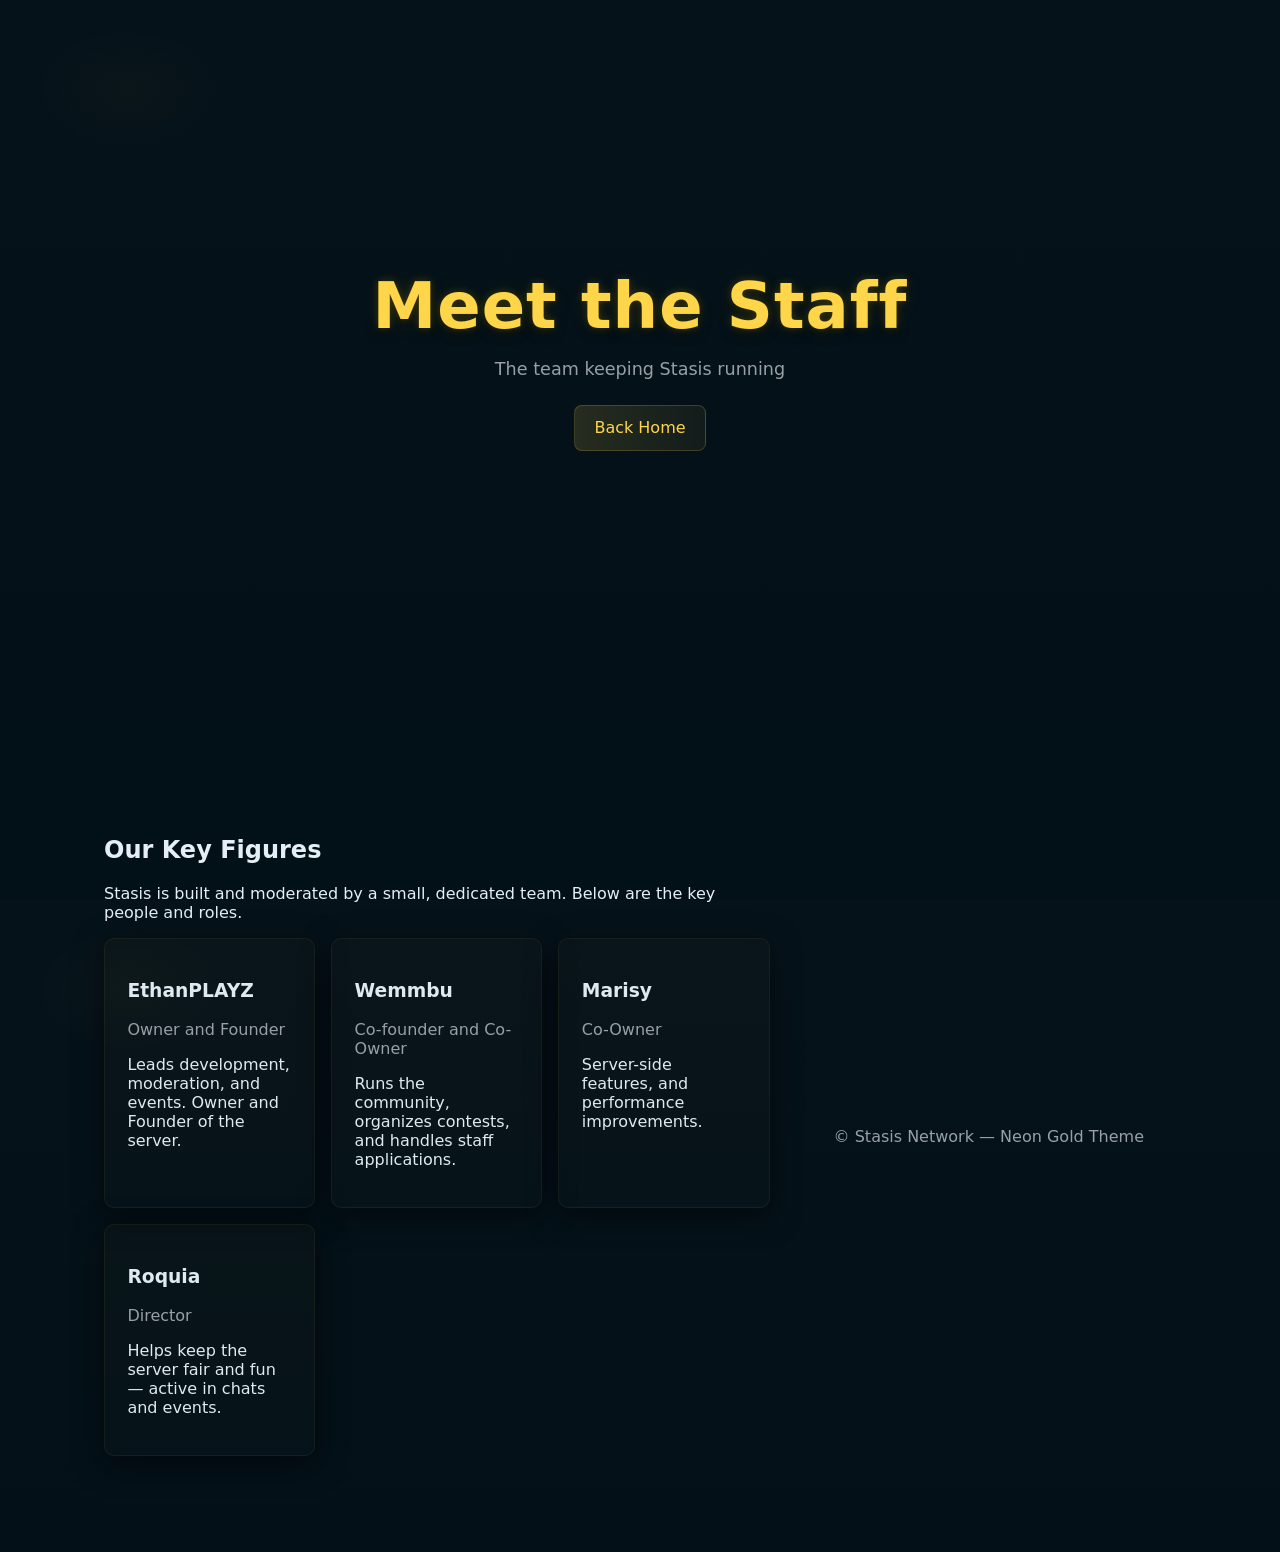
==== meet-the-staff.html @ e3859e92 "Remove staff roles and descriptions from HTML Removed detailed staff roles and descriptions from the" ====
<!doctype html>
<html lang="en">
<head>
  <meta charset="utf-8">
  <meta name="viewport" content="width=device-width,initial-scale=1">
  <title>Meet the Staff — Stasis Network</title>
  <link rel="stylesheet" href="styles.css">
  <meta name="description" content="Meet the Stasis Network staff">
</head>
<body>
  <div class="scene">
    <header class="hero">
      <div class="hero-inner">
        <h1 class="glow">Meet the Staff</h1>
        <p class="subtitle">The team keeping Stasis running</p>
        <a class="cta" href="index.html">Back Home</a>
      </div>
    </header>

    <main>
      <section class="section">
        <div class="content">
          <h2>Our Key Figures</h2>
          <p>Stasis is built and moderated by a small, dedicated team. Below are the key people and roles.</p>

          <div class="grid">
            <div class="card">
              <h3>EthanPLAYZ</h3>
              <p style="color:var(--muted);margin:6px 0">Owner and Founder</p>
              <p>Leads development, moderation, and events. Owner and Founder of the server.</p>
            </div>

            <div class="card">
              <h3>Wemmbu</h3>
              <p style="color:var(--muted);margin:6px 0">Co-founder and Co-Owner</p>
              <p>Runs the community, organizes contests, and handles staff applications.</p>
            </div>

            <div class="card">
              <h3>Marisy</h3>
              <p style="color:var(--muted);margin:6px 0">Co-Owner</p>
              <p>Server-side features, and performance improvements.</p>
            </div>

            <div class="card">
              <h3>Roquia</h3>
              <p style="color:var(--muted);margin:6px 0">Director</p>
              <p>Helps keep the server fair and fun — active in chats and events.</p>
            </div>
          </div>
        </div>
        
    <footer class="footer">
      <p>© Stasis Network — Neon Gold Theme</p>
    </footer>
  </div>
  <script src="script.js" defer></script>
</body>
</html>
---- styles.css ----
/* Neon gold Minecraft-themed site styles */
:root{
  --bg:#071017;
  --panel:#0b1620;
  --gold:#ffd54a; /* neon gold */
  --gold-glow:rgba(255,213,74,0.12);
  --neon: rgba(255,215,0,0.8);
  --muted:#98a0a6;
  --accent:#0ff7c0;
}
*{box-sizing:border-box}
html,body{height:100%;margin:0;font-family:Inter, system-ui, -apple-system, 'Segoe UI', Roboto, 'Helvetica Neue', Arial; background:radial-gradient(1200px 800px at 10% 10%, rgba(255,215,0,0.02), transparent 8%), linear-gradient(180deg,#06121a 0%, #021017 100%); color:#e6eef5}
a{color:var(--gold)}

.hero{
  min-height:80vh;
  display:flex;align-items:center;justify-content:center;
  position:relative;overflow:hidden;padding:6rem 2rem;
}
.hero-inner{ text-align:center; max-width:900px }
.glow{ font-size:4rem; margin:0; letter-spacing:1px; color:var(--gold);
  text-shadow: 0 0 8px rgba(255,215,0,0.2), 0 0 24px rgba(255,215,0,0.08), 0 4px 12px rgba(0,0,0,0.6);
  -webkit-text-stroke: 0.2px rgba(255,215,0,0.3);
}
.subtitle{color:var(--muted); font-size:1.1rem; margin:1rem 0 1.6rem}
.cta{display:inline-block;background:linear-gradient(90deg, rgba(255,215,74,0.14), rgba(255,215,74,0.06)); border:1px solid rgba(255,215,74,0.18); padding:0.8rem 1.2rem; border-radius:8px; color:var(--gold); text-decoration:none; transition:transform .18s ease, box-shadow .18s}
.cta:hover{transform:translateY(-4px); box-shadow:0 10px 30px rgba(255,215,74,0.06)}

.section{display:flex;gap:2rem;align-items:center;padding:6rem 4rem;max-width:1200px;margin:0 auto}
.section:nth-child(even){background:linear-gradient(180deg, rgba(255,215,74,0.02), transparent)}
.content{flex:1}
.graphic{width:300px;flex:0 0 300px;display:flex;align-items:center;justify-content:center;}

/* improved button row and mini buttons */
.button-row{display:flex;gap:0.8rem;margin-bottom:1.2rem;align-items:center;flex-wrap:wrap}
.mini-btn{
  position:relative;display:inline-flex;align-items:center;gap:0.6rem;padding:0.56rem 0.95rem;border-radius:999px;border:1px solid rgba(255,215,74,0.12);background:linear-gradient(180deg, rgba(255,215,74,0.04), rgba(255,215,74,0.01));color:var(--gold);text-decoration:none;font-size:0.95rem;font-weight:600;letter-spacing:0.2px;transition:transform .14s ease,box-shadow .14s ease,background .14s ease;backdrop-filter:blur(4px);box-shadow:inset 0 -1px 0 rgba(255,215,74,0.02), 0 6px 18px rgba(2,6,10,0.6);
}
.mini-btn::before{content:'';width:8px;height:8px;border-radius:2px;background:linear-gradient(180deg,#fff,#ffd54a);box-shadow:0 0 10px rgba(255,215,74,0.55);opacity:0.95}
.mini-btn:hover{transform:translateY(-4px) scale(1.02);box-shadow:0 12px 40px rgba(255,200,0,0.08),0 0 30px rgba(255,215,74,0.06);background:linear-gradient(180deg, rgba(255,215,74,0.08), rgba(255,215,74,0.02))}
.mini-btn:focus{outline:none;box-shadow:0 0 0 6px rgba(255,215,74,0.06)}
.mini-btn[aria-current='page']{background:linear-gradient(90deg, rgba(255,215,74,0.12), rgba(255,215,74,0.04));box-shadow:0 12px 36px rgba(255,200,0,0.06)}

.pixel-block{display:grid;gap:2px;padding:8px;background:linear-gradient(180deg,#0b1a10,#0a1310);border-radius:6px;box-shadow:0 6px 30px rgba(0,0,0,0.6) inset}
.pixel-block .row{display:flex}
.pixel-block span{width:22px;height:22px;display:inline-block;background:linear-gradient(180deg,#9b7b1a,#ffd54a);border:1px solid rgba(0,0,0,0.4);box-shadow:0 0 10px var(--gold-glow)}
.pixel-block .center{background:linear-gradient(180deg,#ffd54a,#e6b800);}

.pickaxe{width:140px;filter:drop-shadow(0 8px 24px rgba(255,200,0,0.06));}
.pickaxe path{stroke:#b8860b}

.features-list{list-style:none;padding:0;margin:1rem 0}
.features-list li{background:linear-gradient(90deg, rgba(255,215,74,0.04), transparent);padding:0.6rem 0.9rem;border-radius:8px;margin:0.6rem 0;border-left:4px solid var(--gold);color:var(--muted)}

.grid{display:grid;grid-template-columns:repeat(auto-fit,minmax(160px,1fr));gap:1rem;margin-top:1rem}
.card{background:linear-gradient(180deg,rgba(255,215,74,0.02),rgba(255,215,74,0.01));padding:1.4rem;border-radius:10px;border:1px solid rgba(255,215,74,0.06);box-shadow:0 8px 30px rgba(2,3,6,0.6);color:#dfe9f0}

.footer{padding:2rem;text-align:center;color:var(--muted)}

/* reveal animation */
.reveal{opacity:0;transform:translateY(28px);transition:opacity .8s cubic-bezier(.2,.9,.3,1),transform .8s cubic-bezier(.2,.9,.3,1)}
.reveal.in-view{opacity:1;transform:none}
.reveal-item{opacity:0;transform:translateY(12px);transition:opacity .6s ease,transform .6s ease}
.reveal-item.in-view{opacity:1;transform:none}

/* floating minecraft block particles */
.scene .float-block{position:absolute;width:36px;height:36px;background:linear-gradient(180deg,#ffd54a,#b8860b);border:2px solid rgba(0,0,0,0.35);border-radius:4px;box-shadow:0 6px 20px rgba(255,200,0,0.06);opacity:0.95;transform:translateY(0) rotate(0deg)}

/* responsiveness */
@media (max-width:900px){
  .section{flex-direction:column;padding:4rem 1.6rem}
  .graphic{width:220px;flex:0 0 220px}
  .glow{font-size:2.4rem}
  .button-row{gap:0.6rem}
  .mini-btn{padding:0.46rem 0.8rem;font-size:0.9rem}
}
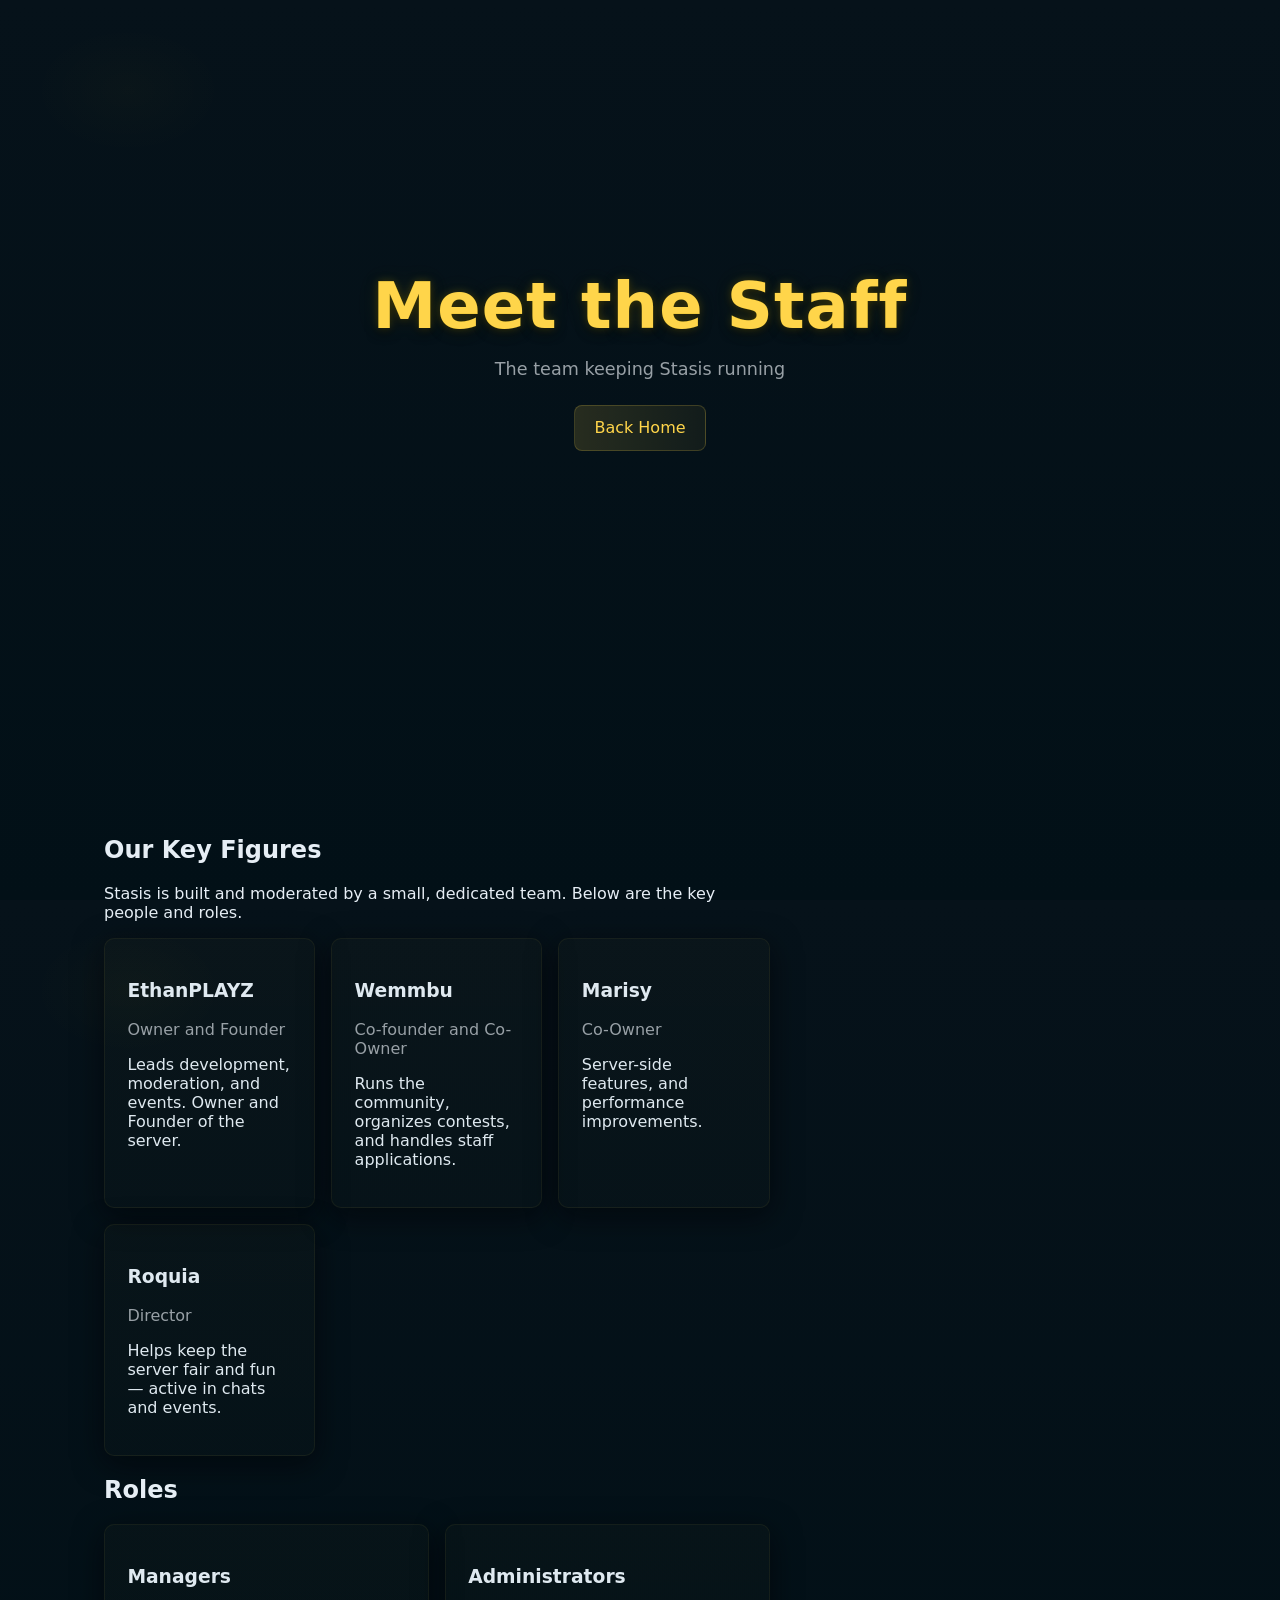
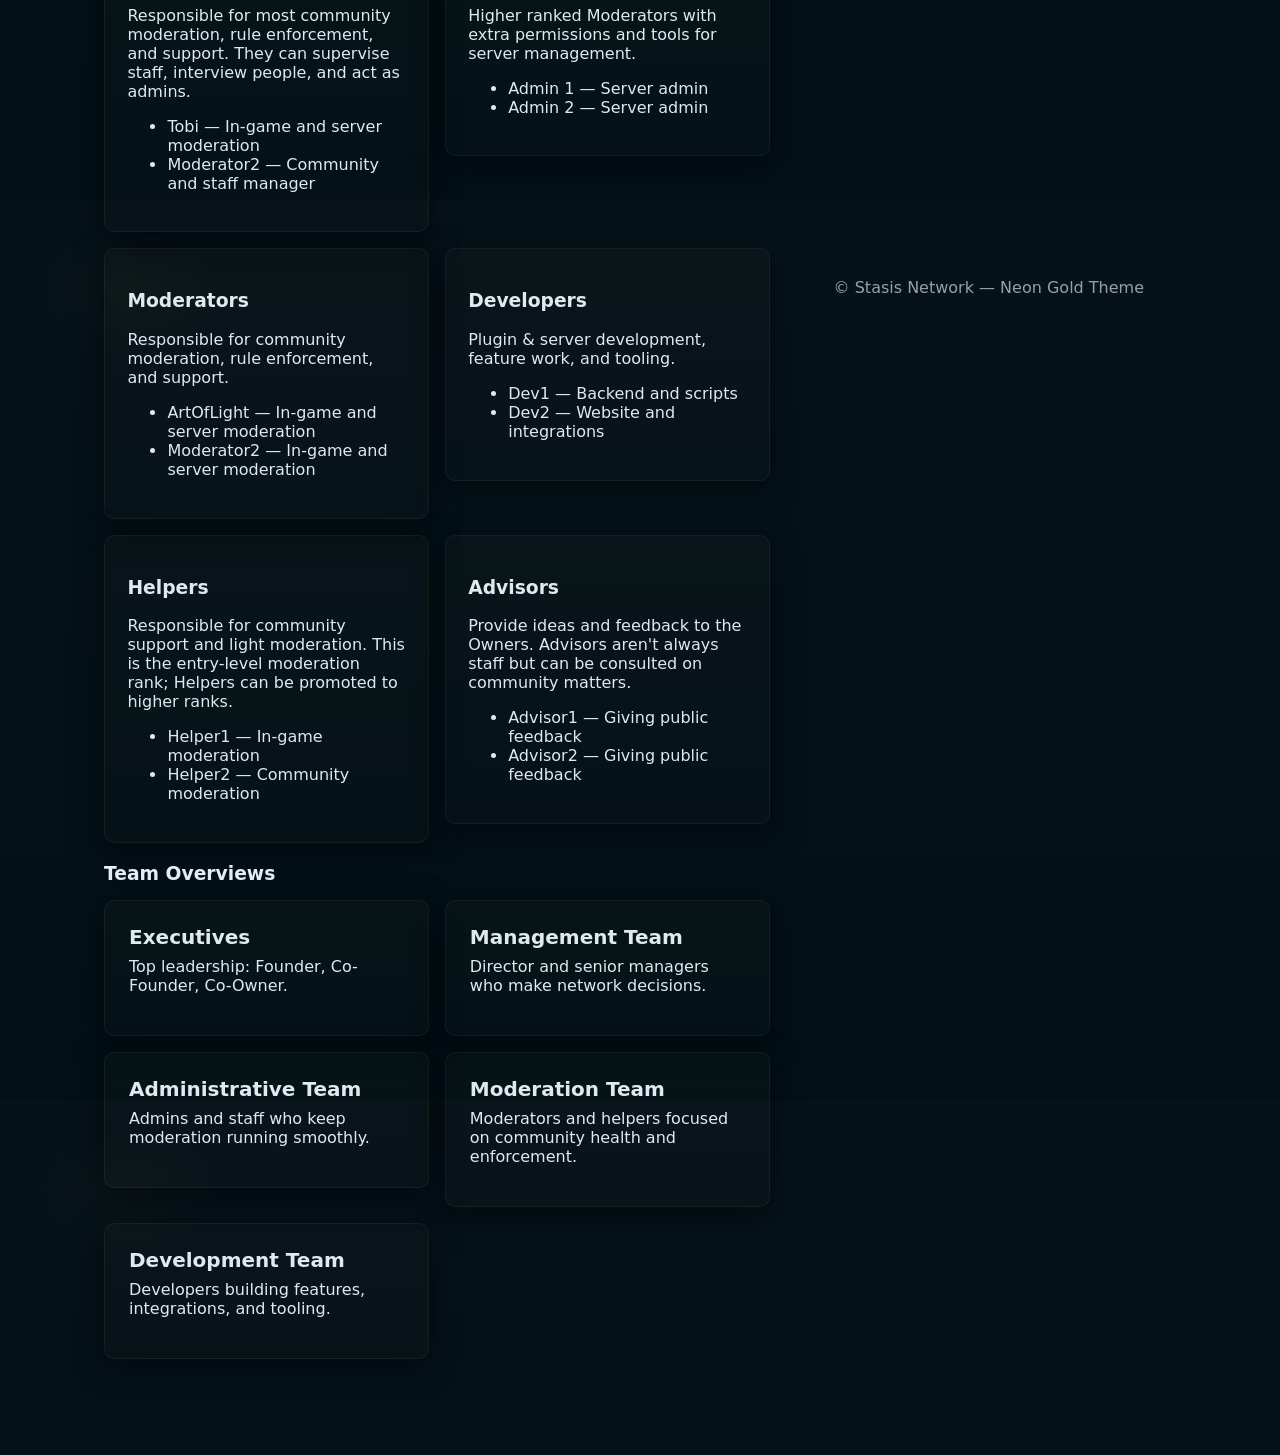
==== commit 96226d31: "Insert Roles section under key figures in meet-the-staff.html" ====
--- a/meet-the-staff.html
+++ b/meet-the-staff.html
@@ -48,6 +48,100 @@
               <p>Helps keep the server fair and fun — active in chats and events.</p>
             </div>
           </div>
+
+          <!-- Roles section: display role cards side-by-side using CSS grid -->
+          <section class="roles" style="margin-top: 18px;">
+            <h2>Roles</h2>
+
+            <!-- Detailed role cards -->
+            <div class="grid" style="display: grid; grid-template-columns: repeat(auto-fit, minmax(280px, 1fr)); gap: 16px; align-items: start; margin-top: 12px;">
+              <article class="card">
+                <h3>Managers</h3>
+                <p>Responsible for most community moderation, rule enforcement, and support. They can supervise staff, interview people, and act as admins.</p>
+                <ul>
+                  <li>Tobi — In-game and server moderation</li>
+                  <li>Moderator2 — Community and staff manager</li>
+                </ul>
+              </article>
+
+              <article class="card">
+                <h3>Administrators</h3>
+                <p>Higher ranked Moderators with extra permissions and tools for server management.</p>
+                <ul>
+                  <li>Admin 1 — Server admin</li>
+                  <li>Admin 2 — Server admin</li>
+                </ul>
+              </article>
+
+              <article class="card">
+                <h3>Moderators</h3>
+                <p>Responsible for community moderation, rule enforcement, and support.</p>
+                <ul>
+                  <li>ArtOfLight — In-game and server moderation</li>
+                  <li>Moderator2 — In-game and server moderation</li>
+                </ul>
+              </article>
+
+              <article class="card">
+                <h3>Developers</h3>
+                <p>Plugin & server development, feature work, and tooling.</p>
+                <ul>
+                  <li>Dev1 — Backend and scripts</li>
+                  <li>Dev2 — Website and integrations</li>
+                </ul>
+              </article>
+
+              <article class="card">
+                <h3>Helpers</h3>
+                <p>Responsible for community support and light moderation. This is the entry-level moderation rank; Helpers can be promoted to higher ranks.</p>
+                <ul>
+                  <li>Helper1 — In-game moderation</li>
+                  <li>Helper2 — Community moderation</li>
+                </ul>
+              </article>
+
+              <article class="card">
+                <h3>Advisors</h3>
+                <p>Provide ideas and feedback to the Owners. Advisors aren't always staff but can be consulted on community matters.</p>
+                <ul>
+                  <li>Advisor1 — Giving public feedback</li>
+                  <li>Advisor2 — Giving public feedback</li>
+                </ul>
+              </article>
+            </div>
+
+            <!-- Summary / quick-reference cards -->
+            <div style="margin-top: 20px;">
+              <h3 style="margin-bottom: 10px;">Team Overviews</h3>
+              <div class="grid" style="display: grid; grid-template-columns: repeat(auto-fit, minmax(280px, 1fr)); gap: 16px; align-items: start;">
+                <article class="card executives-card" style="padding: 24px;">
+                  <h4 style="font-size: 1.25rem; margin: 0;">Executives</h4>
+                  <p style="margin-top: 8px;">Top leadership: Founder, Co-Founder, Co-Owner.</p>
+                </article>
+
+                <article class="card management-card" style="padding: 24px;">
+                  <h4 style="font-size: 1.25rem; margin: 0;">Management Team</h4>
+                  <p style="margin-top: 8px;">Director and senior managers who make network decisions.</p>
+                </article>
+
+                <article class="card administrative-card" style="padding: 24px;">
+                  <h4 style="font-size: 1.25rem; margin: 0;">Administrative Team</h4>
+                  <p style="margin-top: 8px;">Admins and staff who keep moderation running smoothly.</p>
+                </article>
+
+                <article class="card moderation-card" style="padding: 24px;">
+                  <h4 style="font-size: 1.25rem; margin: 0;">Moderation Team</h4>
+                  <p style="margin-top: 8px;">Moderators and helpers focused on community health and enforcement.</p>
+                </article>
+
+                <article class="card development-card" style="padding: 24px;">
+                  <h4 style="font-size: 1.25rem; margin: 0;">Development Team</h4>
+                  <p style="margin-top: 8px;">Developers building features, integrations, and tooling.</p>
+                </article>
+              </div>
+            </div>
+          </section>
+
         </div>
         
     <footer class="footer">
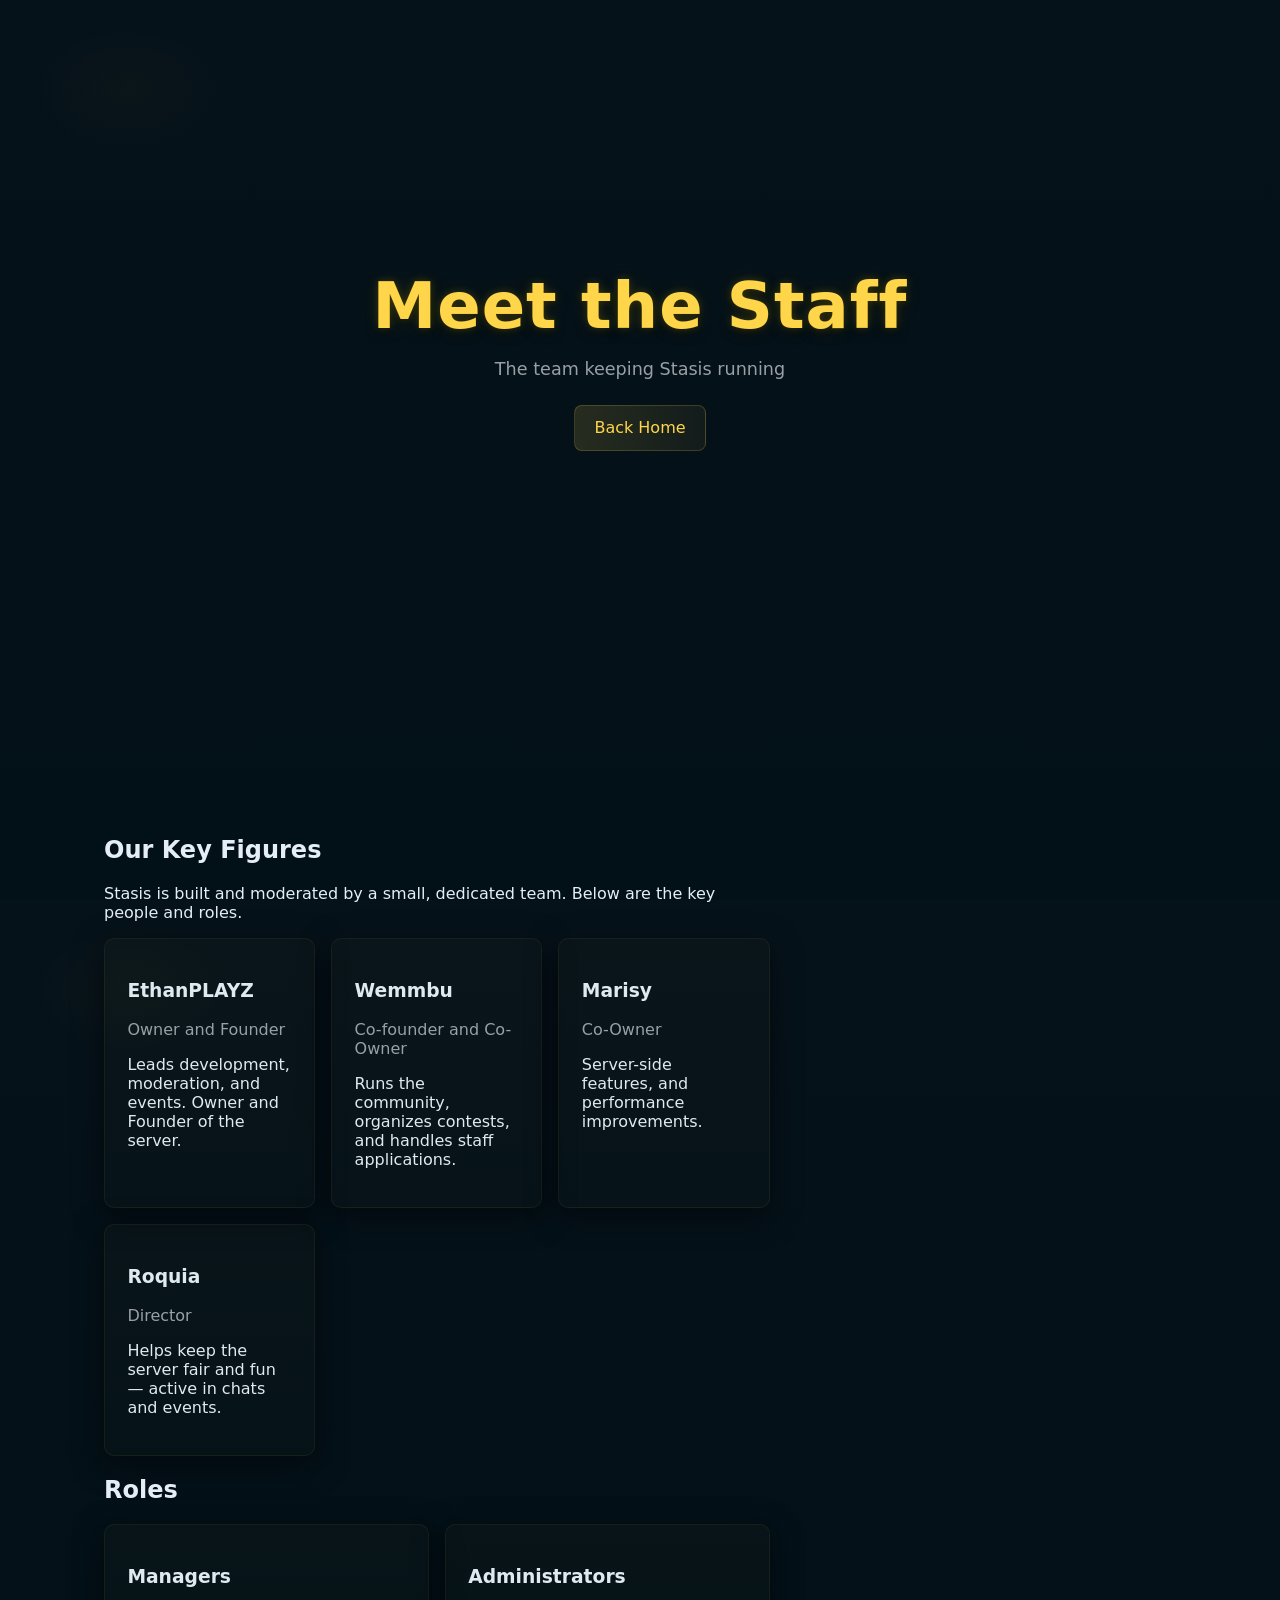
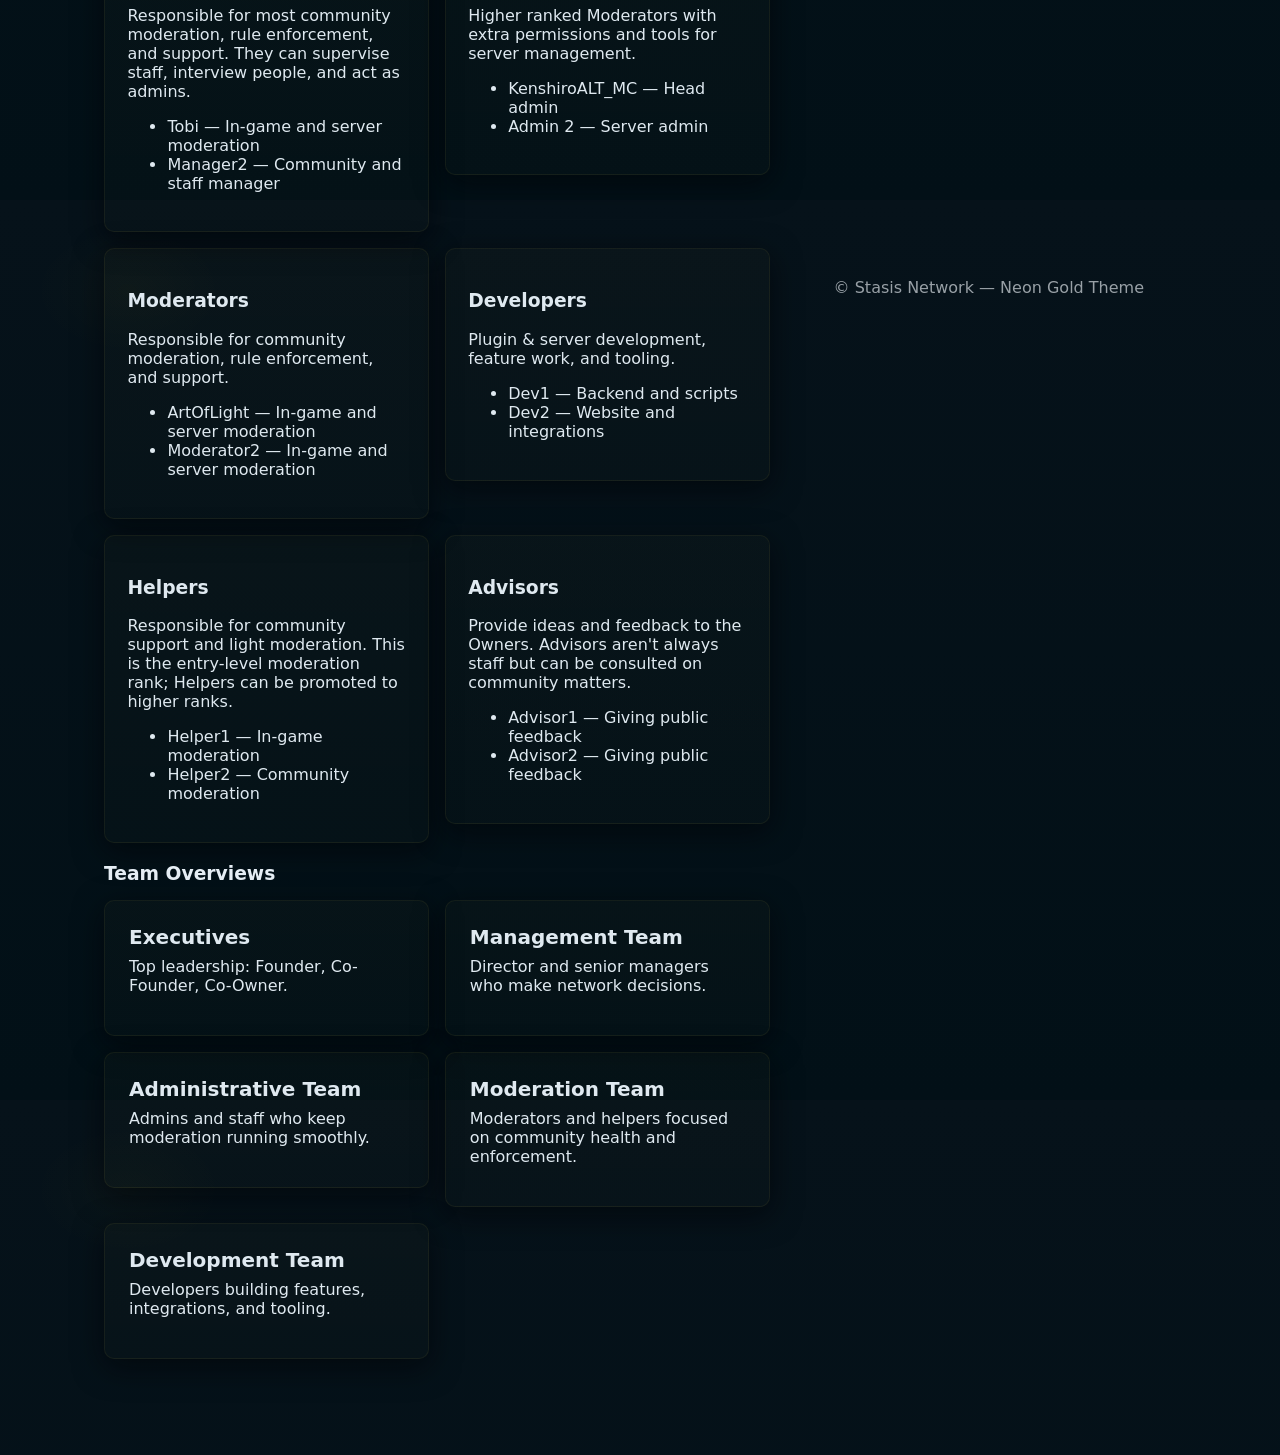
==== commit e81a343c: "Update staff roles in meet-the-staff.html" ====
--- a/meet-the-staff.html
+++ b/meet-the-staff.html
@@ -60,7 +60,7 @@
                 <p>Responsible for most community moderation, rule enforcement, and support. They can supervise staff, interview people, and act as admins.</p>
                 <ul>
                   <li>Tobi — In-game and server moderation</li>
-                  <li>Moderator2 — Community and staff manager</li>
+                  <li>Manager2 — Community and staff manager</li>
                 </ul>
               </article>
 
@@ -68,7 +68,7 @@
                 <h3>Administrators</h3>
                 <p>Higher ranked Moderators with extra permissions and tools for server management.</p>
                 <ul>
-                  <li>Admin 1 — Server admin</li>
+                  <li>KenshiroALT_MC — Head admin</li>
                   <li>Admin 2 — Server admin</li>
                 </ul>
               </article>
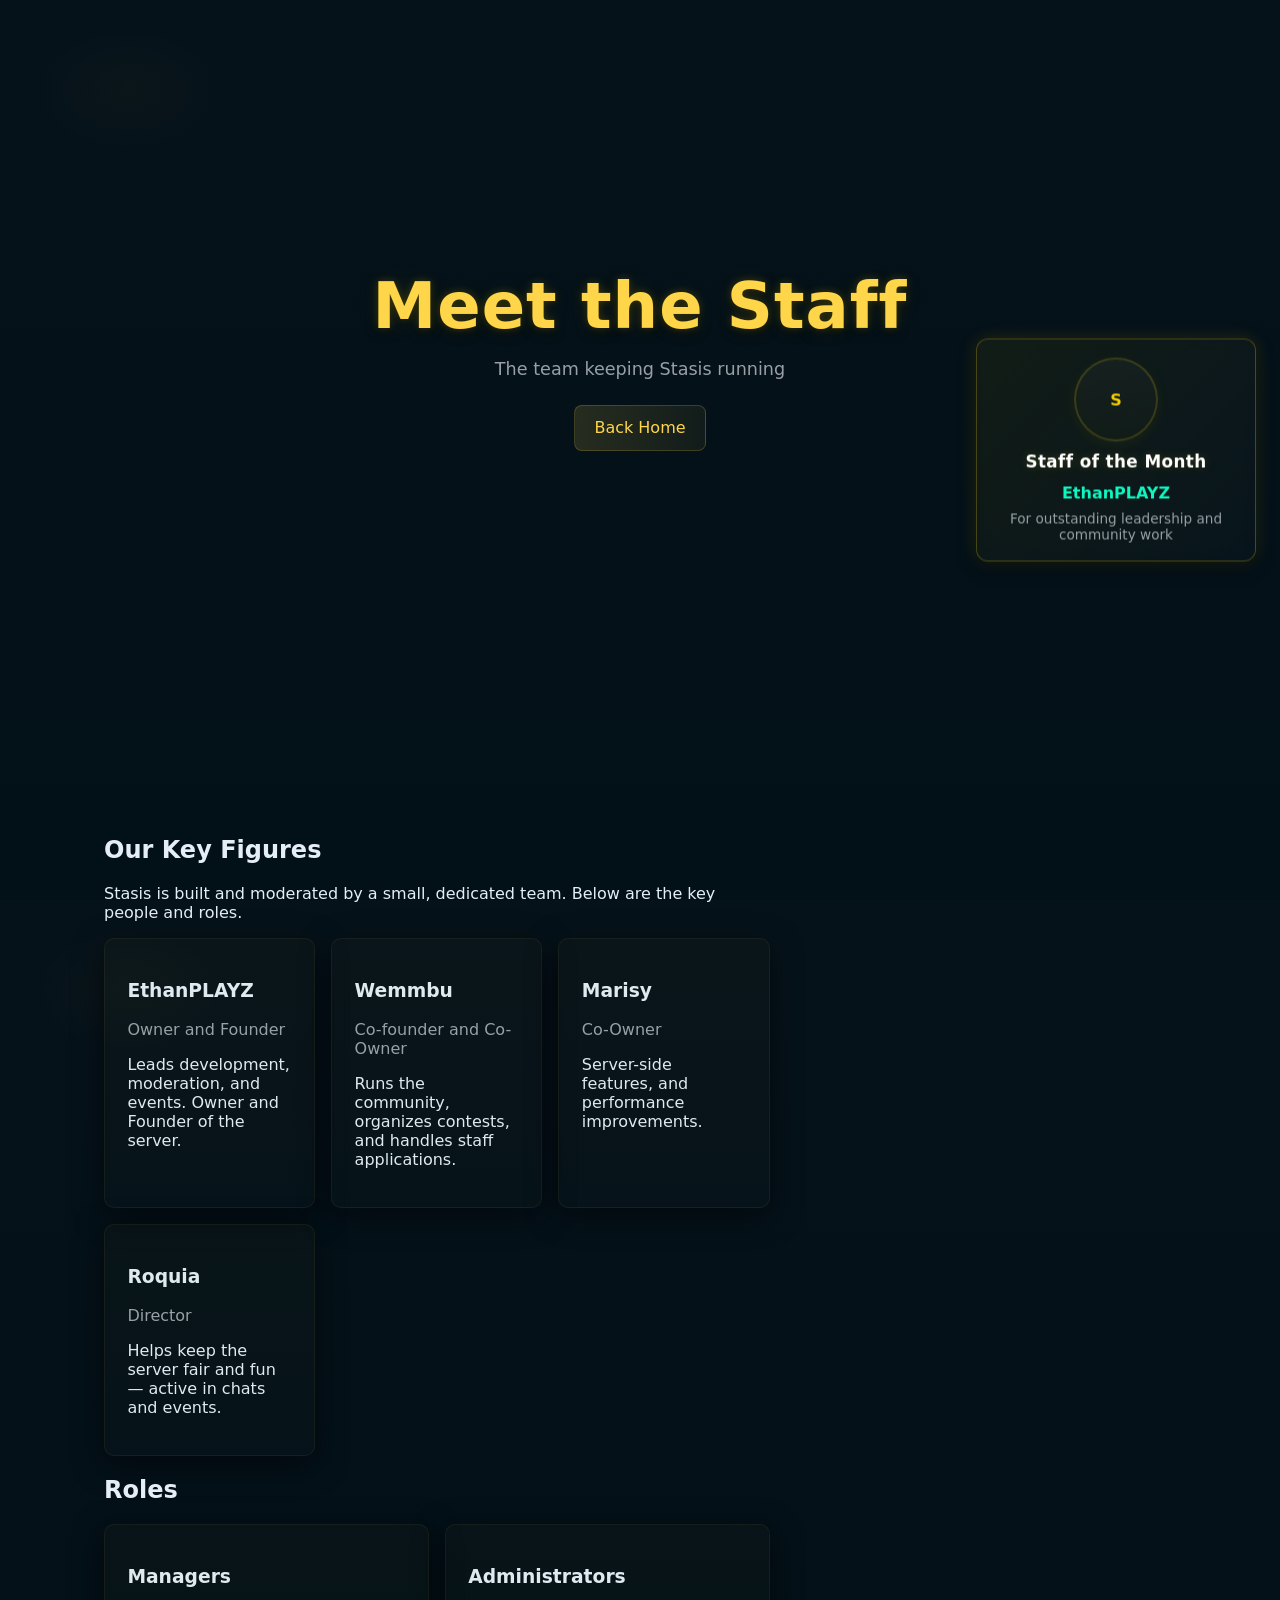
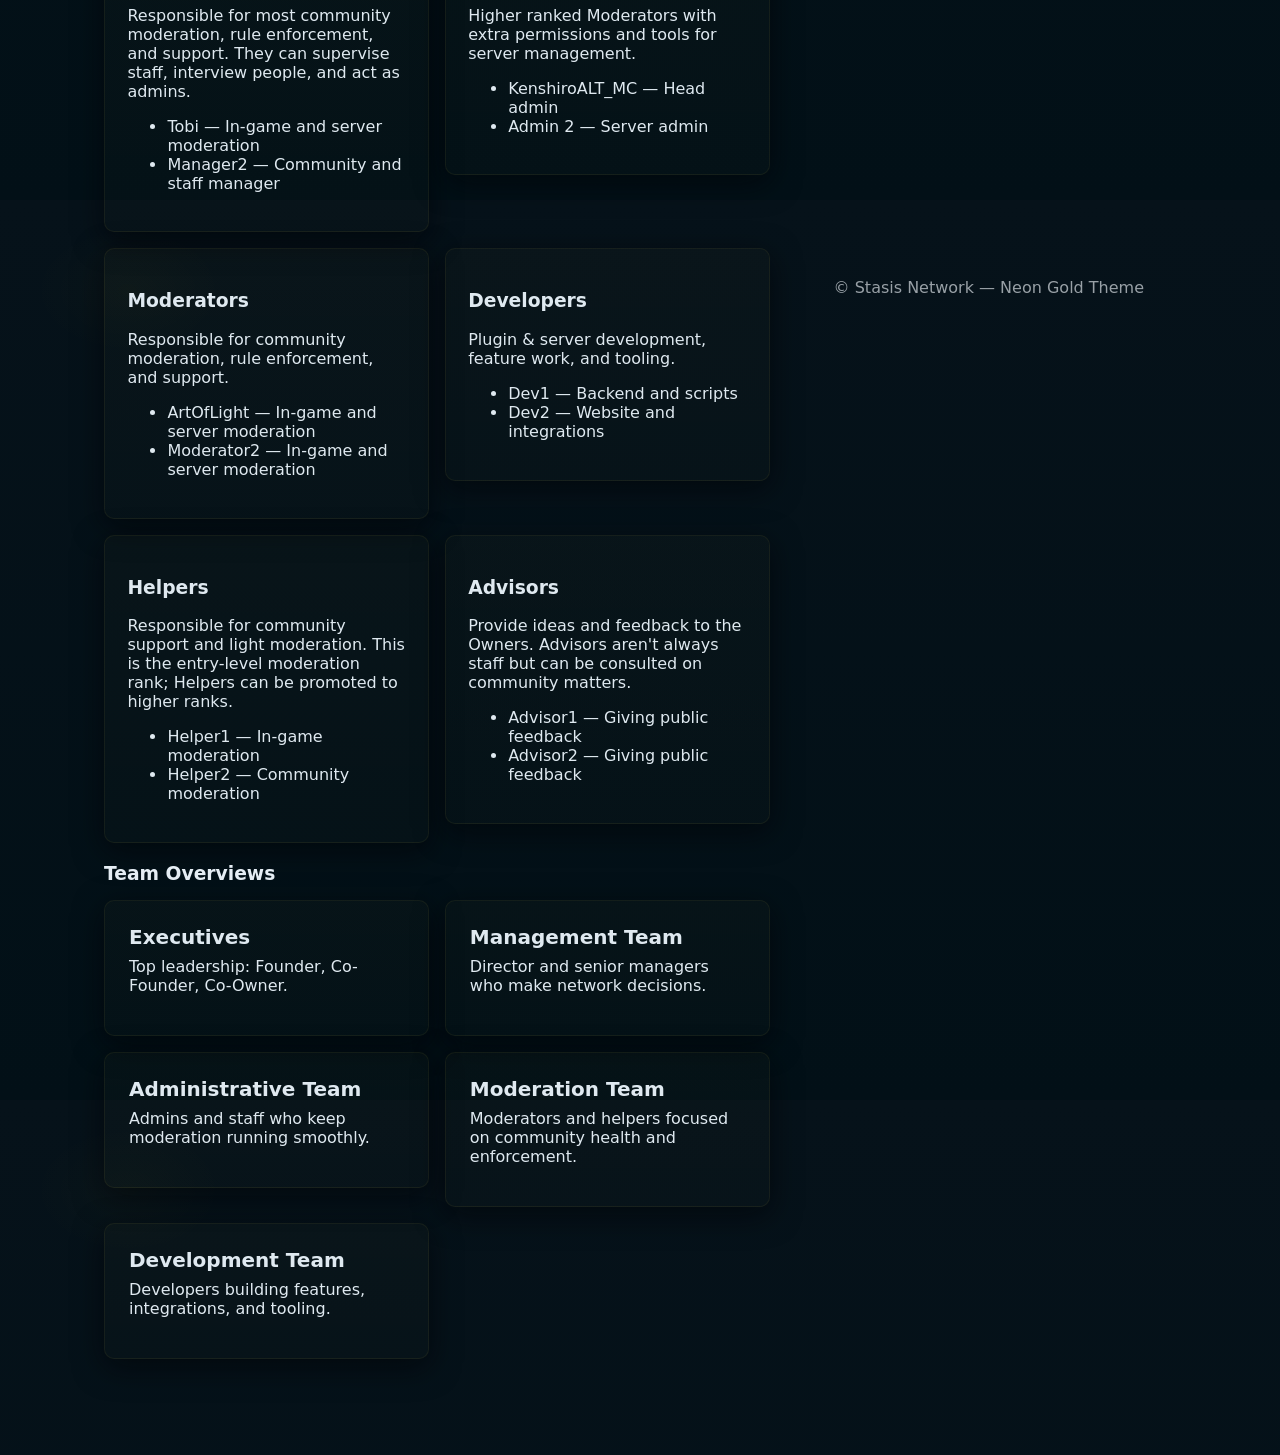
==== commit ef7d5d86: "Add floating glowing "Staff of the Month" card to meet-the-staff.html" ====
--- a/meet-the-staff.html
+++ b/meet-the-staff.html
@@ -6,6 +6,113 @@
   <title>Meet the Staff — Stasis Network</title>
   <link rel="stylesheet" href="styles.css">
   <meta name="description" content="Meet the Stasis Network staff">
+
+  <!-- Inline styles for the floating "Staff of the Month" card -->
+  <style>
+    .staff-of-month-card {
+      position: fixed;
+      right: 24px;
+      top: 50%;
+      transform: translateY(-50%);
+      width: 280px;
+      background: linear-gradient(135deg, rgba(255,215,0,0.06), rgba(255,255,255,0.02));
+      border-radius: 12px;
+      padding: 18px;
+      box-shadow: 0 6px 18px rgba(0,0,0,0.4), 0 0 18px rgba(255,215,0,0.15);
+      border: 1px solid rgba(255,215,0,0.25);
+      color: var(--text, #fff);
+      z-index: 9999;
+      backdrop-filter: blur(6px);
+      transition: transform 0.18s ease, box-shadow 0.18s ease;
+      display: flex;
+      flex-direction: column;
+      align-items: center;
+      text-align: center;
+    }
+
+    .staff-of-month-card:hover {
+      transform: translateY(-50%) scale(1.02);
+      box-shadow: 0 10px 30px rgba(0,0,0,0.5), 0 0 28px rgba(255,215,0,0.25);
+    }
+
+    .staff-of-month-card .title {
+      font-size: 1.05rem;
+      font-weight: 700;
+      letter-spacing: 0.4px;
+      margin: 0 0 6px 0;
+      text-shadow: 0 0 10px rgba(255,215,0,0.18);
+    }
+
+    .staff-of-month-card .avatar {
+      width: 84px;
+      height: 84px;
+      border-radius: 50%;
+      overflow: hidden;
+      display: block;
+      margin-bottom: 10px;
+      border: 2px solid rgba(255,215,0,0.16);
+      box-shadow: 0 4px 14px rgba(255,215,0,0.06);
+      background: linear-gradient(180deg, rgba(255,255,255,0.03), rgba(255,215,0,0.02));
+      display: flex;
+      align-items: center;
+      justify-content: center;
+      font-weight: 700;
+      color: rgba(255,215,0,0.95);
+    }
+
+    .staff-of-month-card .name {
+      font-size: 1rem;
+      font-weight: 600;
+      margin: 6px 0 2px 0;
+      color: var(--accent, #ffd700);
+    }
+
+    .staff-of-month-card .reason {
+      font-size: 0.85rem;
+      color: var(--muted, rgba(255,255,255,0.7));
+      margin: 6px 0 0 0;
+    }
+
+    /* Soft pulsing glow */
+    @keyframes glowPulse {
+      0% { box-shadow: 0 0 8px rgba(255,215,0,0.08); }
+      50% { box-shadow: 0 0 18px rgba(255,215,0,0.16); }
+      100% { box-shadow: 0 0 8px rgba(255,215,0,0.08); }
+    }
+
+    .staff-of-month-card .glow-ring {
+      position: absolute;
+      inset: -6px -6px auto -6px;
+      border-radius: 14px;
+      pointer-events: none;
+      z-index: -1;
+      filter: blur(8px);
+      opacity: 0.9;
+      background: radial-gradient(circle at 20% 10%, rgba(255,215,0,0.18), transparent 20%), radial-gradient(circle at 80% 90%, rgba(255,120,80,0.06), transparent 25%);
+      animation: glowPulse 3s ease-in-out infinite;
+    }
+
+    /* Make sure this doesn't get in the way on very small screens */
+    @media (max-width: 780px) {
+      .staff-of-month-card {
+        position: fixed;
+        right: 12px;
+        top: auto;
+        bottom: 18px;
+        transform: none;
+        width: calc(100% - 36px);
+        max-width: 420px;
+        display: flex;
+        flex-direction: row;
+        gap: 12px;
+        align-items: center;
+        padding: 12px;
+      }
+
+      .staff-of-month-card .avatar { width: 56px; height: 56px; }
+      .staff-of-month-card .title { font-size: 0.95rem; }
+    }
+  </style>
 </head>
 <body>
   <div class="scene">
@@ -148,6 +255,16 @@
       <p>© Stasis Network — Neon Gold Theme</p>
     </footer>
   </div>
+
+  <!-- Floating glowing "Staff of the Month" card -->
+  <div class="staff-of-month-card" role="complementary" aria-label="Staff of the Month">
+    <div class="glow-ring" aria-hidden="true"></div>
+    <div class="avatar" aria-hidden="true">S</div>
+    <div class="title">Staff of the Month</div>
+    <div class="name">EthanPLAYZ</div>
+    <div class="reason">For outstanding leadership and community work</div>
+  </div>
+
   <script src="script.js" defer></script>
 </body>
 </html>
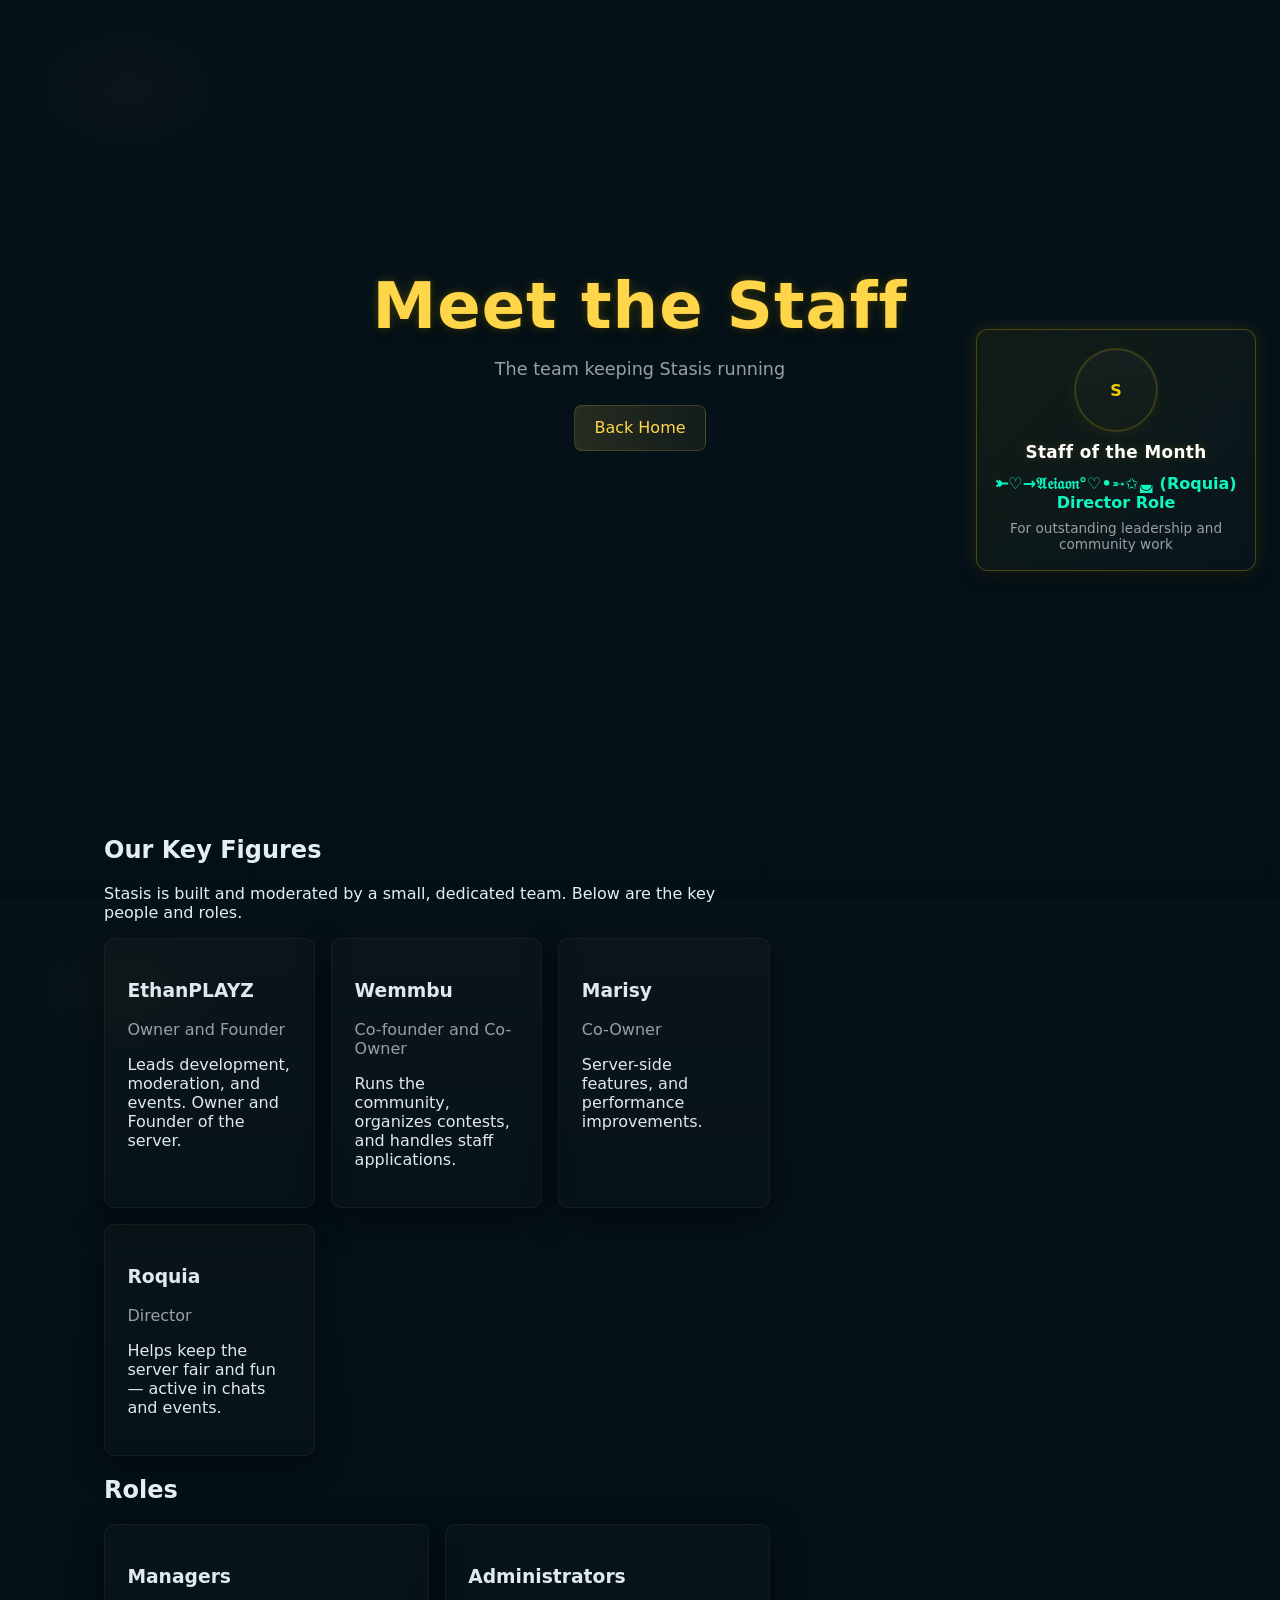
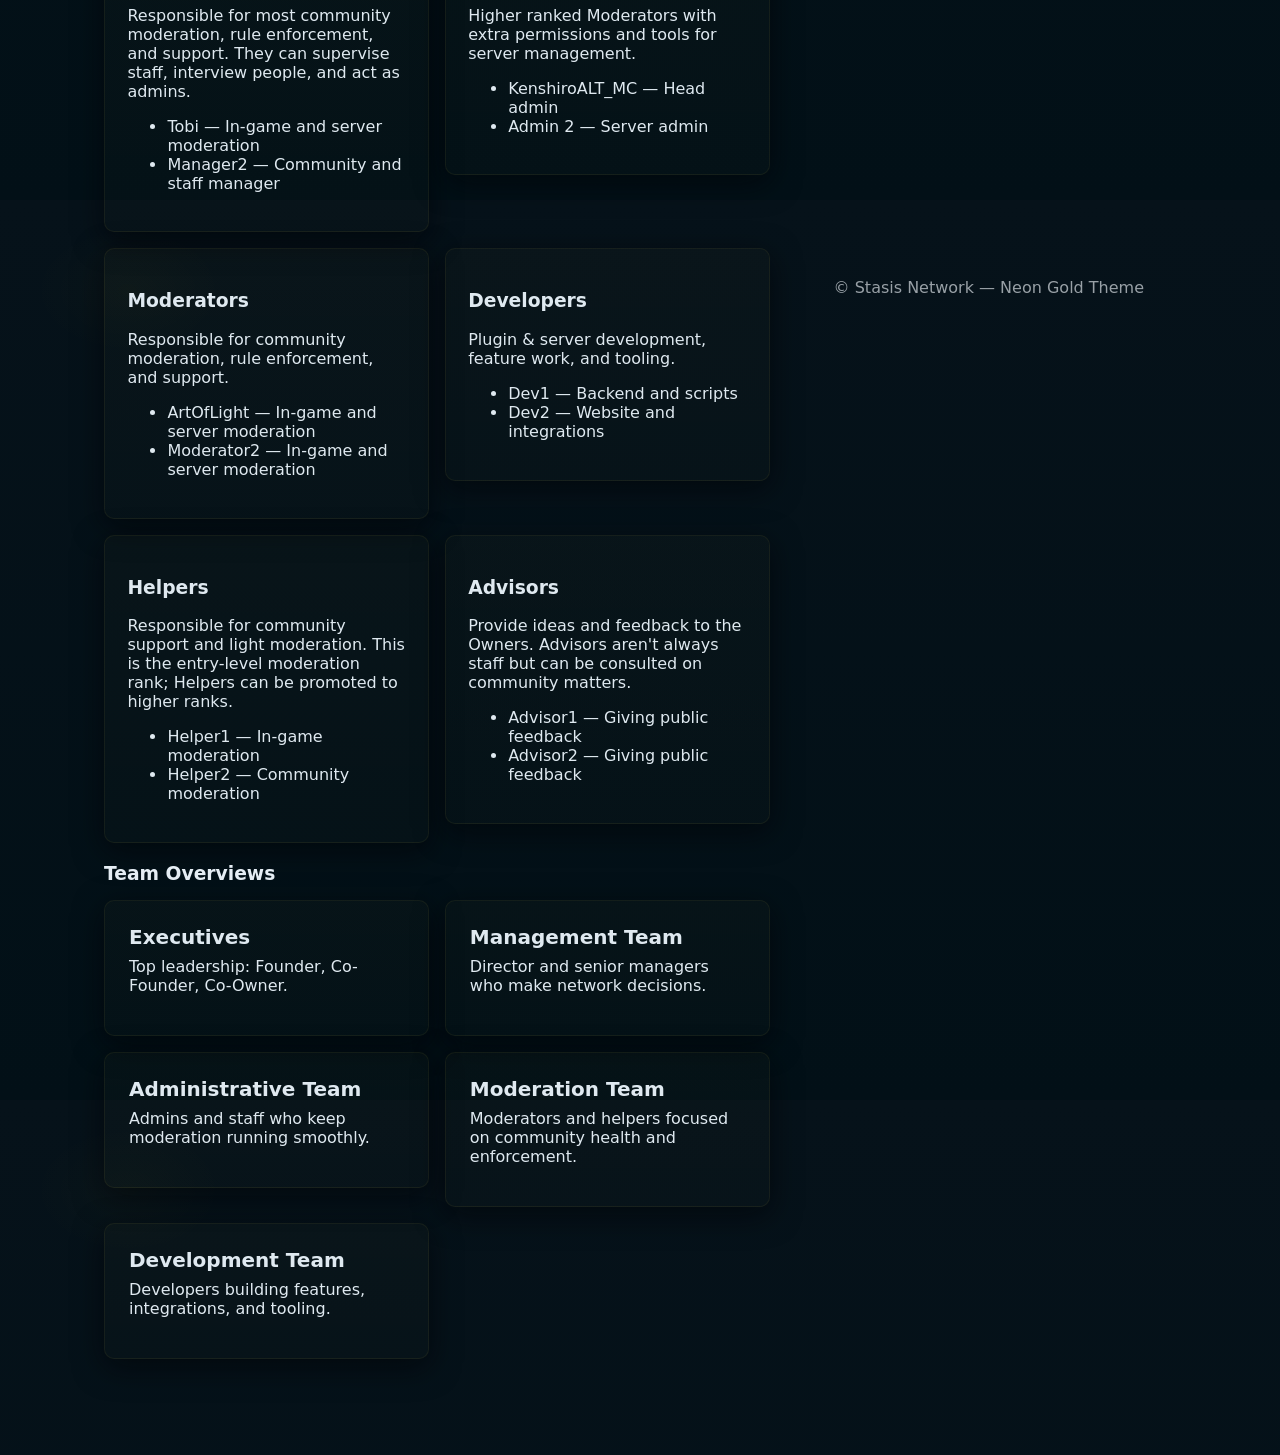
==== commit c05c8c32: "Update Staff of the Month name to fancy Roquia string in meet-the-staff.html" ====
--- a/meet-the-staff.html
+++ b/meet-the-staff.html
@@ -261,7 +261,7 @@
     <div class="glow-ring" aria-hidden="true"></div>
     <div class="avatar" aria-hidden="true">S</div>
     <div class="title">Staff of the Month</div>
-    <div class="name">EthanPLAYZ</div>
+    <div class="name">⤜♡→𝔄𝔢𝔦𝔞𝔬𝔫°♡•➵✩◛ (Roquia) Director Role</div>
     <div class="reason">For outstanding leadership and community work</div>
   </div>
 
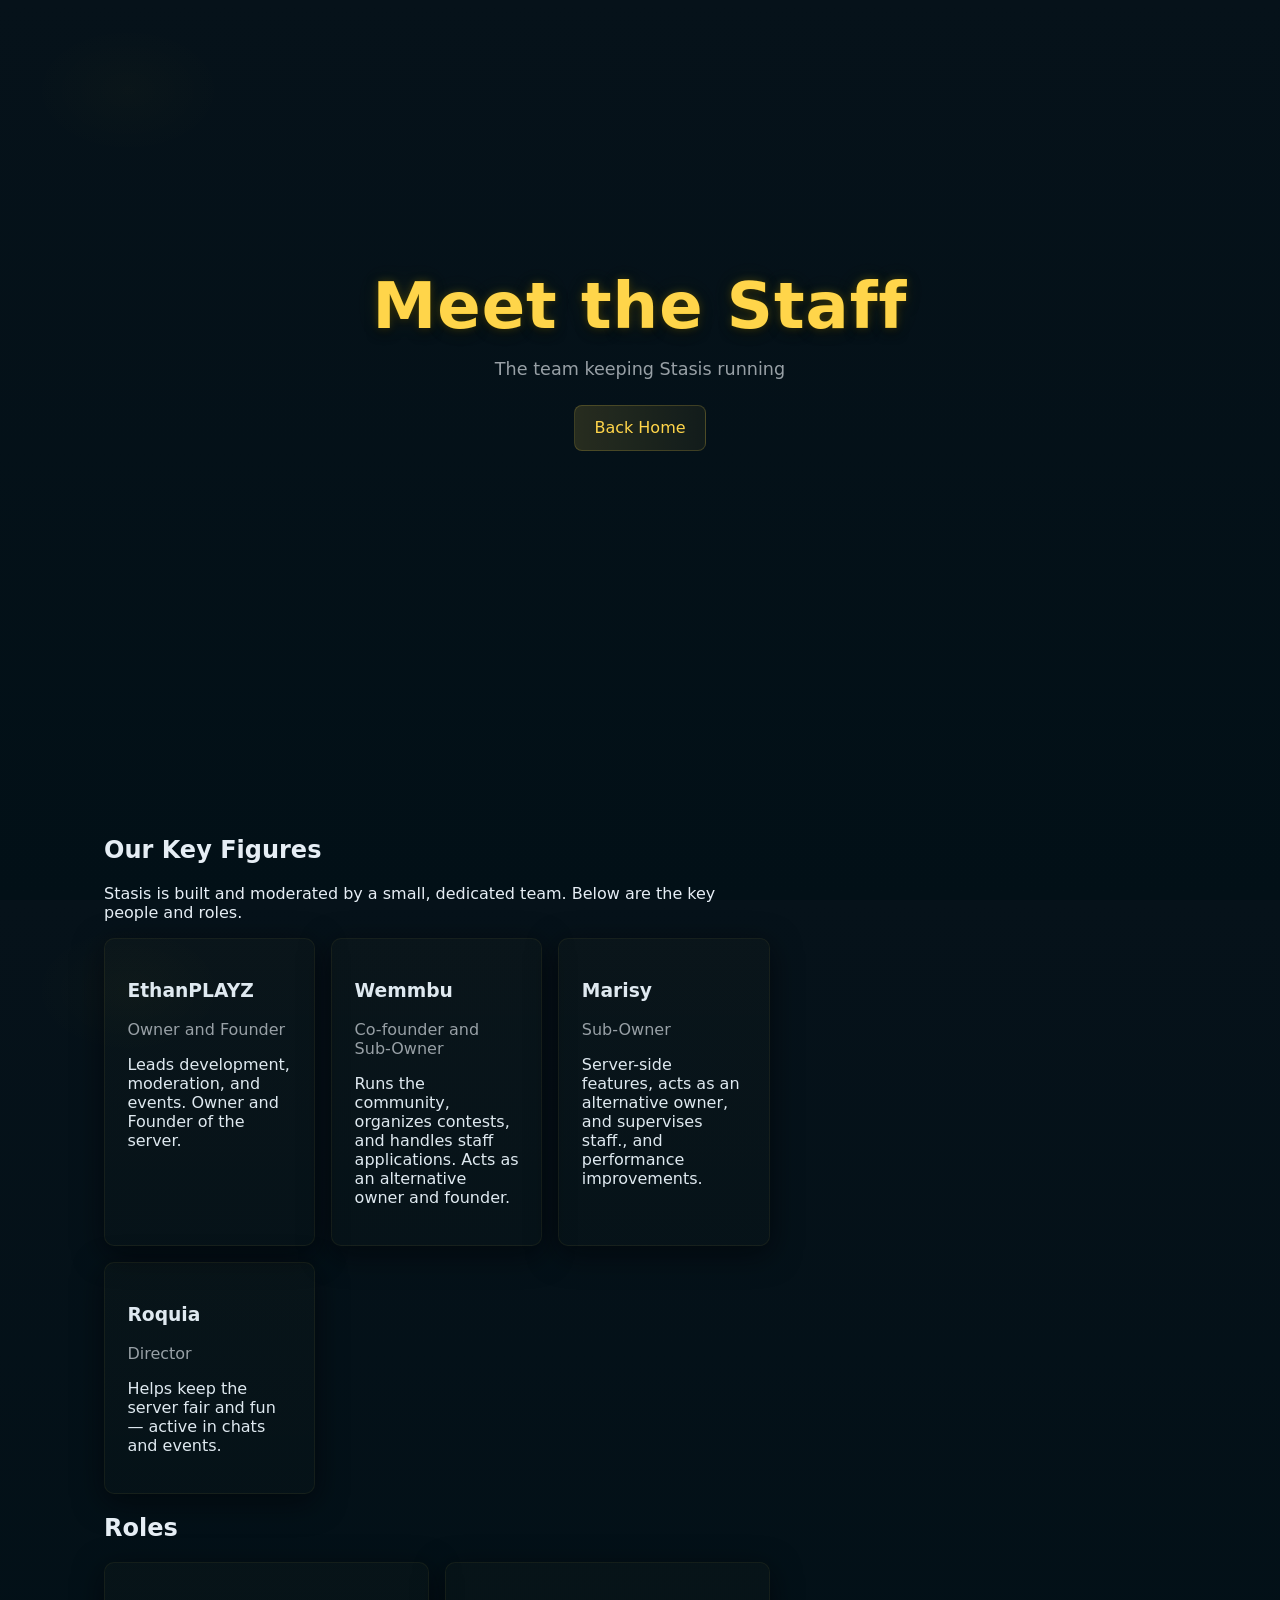
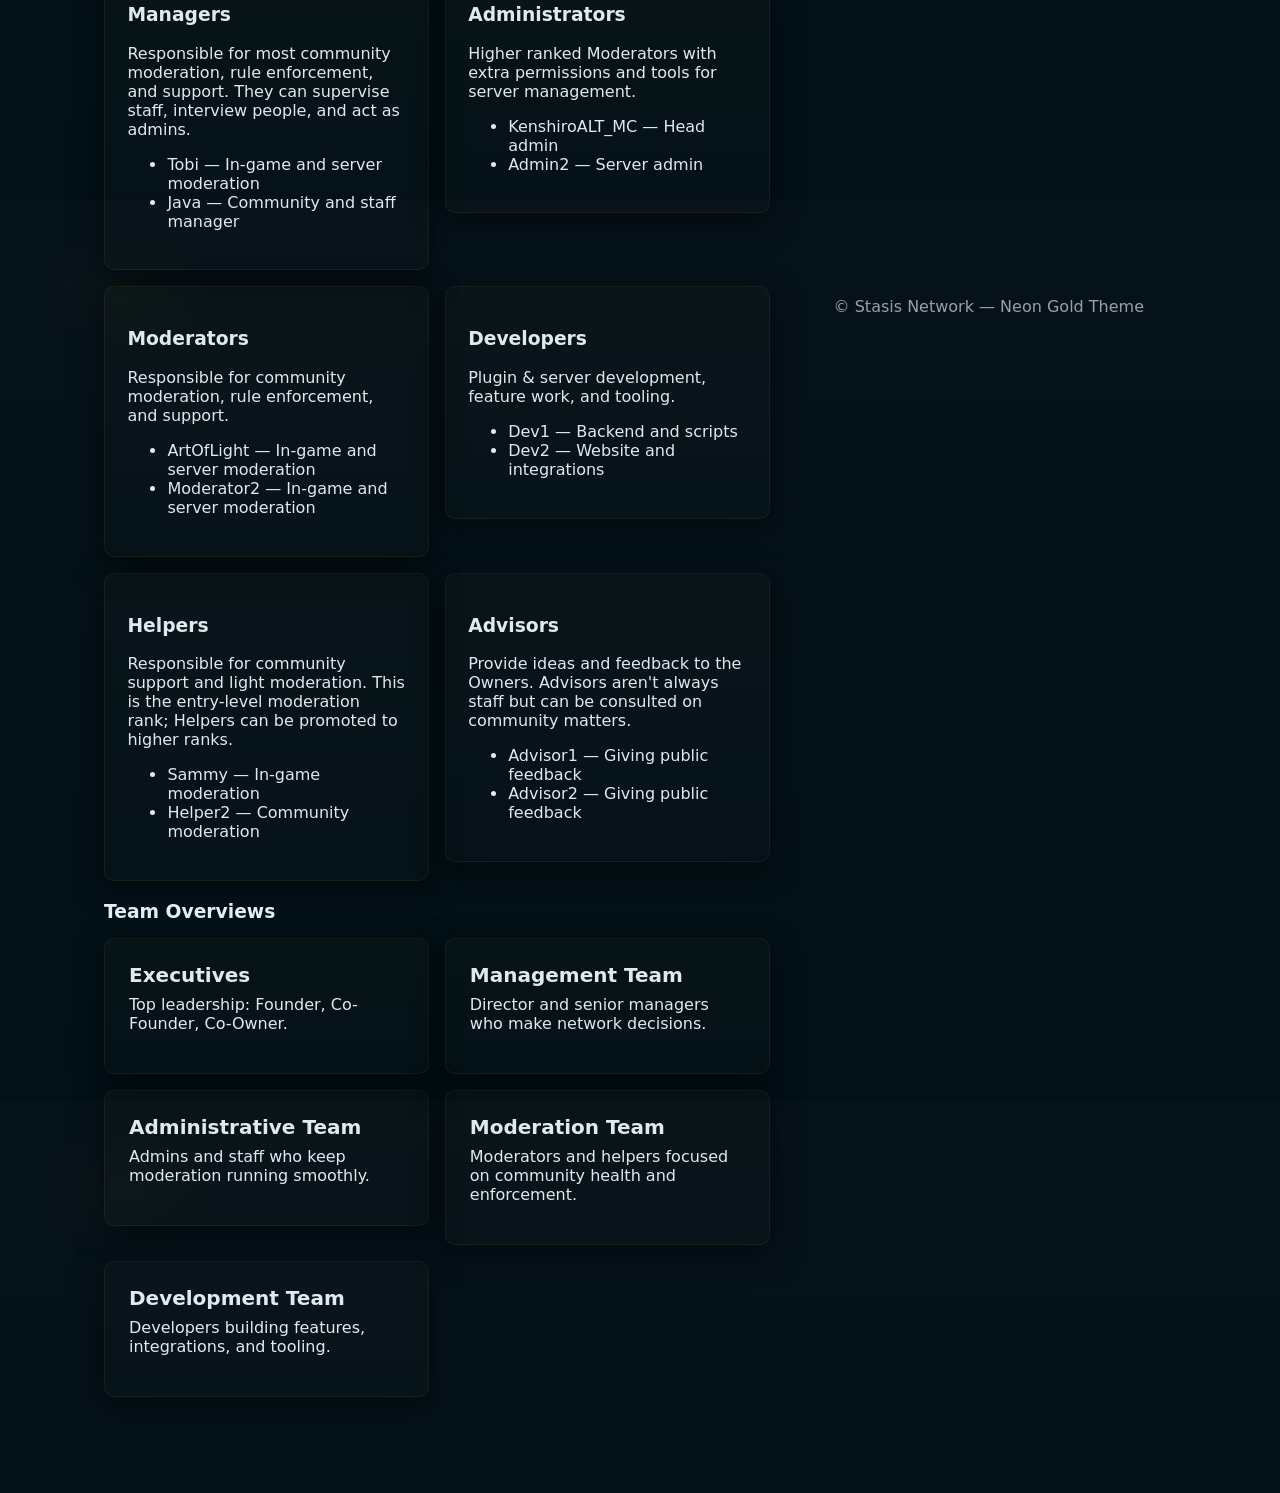
==== commit 3e6d9658: "Update staff roles and descriptions in HTML" ====
--- a/meet-the-staff.html
+++ b/meet-the-staff.html
@@ -7,112 +7,6 @@
   <link rel="stylesheet" href="styles.css">
   <meta name="description" content="Meet the Stasis Network staff">
 
-  <!-- Inline styles for the floating "Staff of the Month" card -->
-  <style>
-    .staff-of-month-card {
-      position: fixed;
-      right: 24px;
-      top: 50%;
-      transform: translateY(-50%);
-      width: 280px;
-      background: linear-gradient(135deg, rgba(255,215,0,0.06), rgba(255,255,255,0.02));
-      border-radius: 12px;
-      padding: 18px;
-      box-shadow: 0 6px 18px rgba(0,0,0,0.4), 0 0 18px rgba(255,215,0,0.15);
-      border: 1px solid rgba(255,215,0,0.25);
-      color: var(--text, #fff);
-      z-index: 9999;
-      backdrop-filter: blur(6px);
-      transition: transform 0.18s ease, box-shadow 0.18s ease;
-      display: flex;
-      flex-direction: column;
-      align-items: center;
-      text-align: center;
-    }
-
-    .staff-of-month-card:hover {
-      transform: translateY(-50%) scale(1.02);
-      box-shadow: 0 10px 30px rgba(0,0,0,0.5), 0 0 28px rgba(255,215,0,0.25);
-    }
-
-    .staff-of-month-card .title {
-      font-size: 1.05rem;
-      font-weight: 700;
-      letter-spacing: 0.4px;
-      margin: 0 0 6px 0;
-      text-shadow: 0 0 10px rgba(255,215,0,0.18);
-    }
-
-    .staff-of-month-card .avatar {
-      width: 84px;
-      height: 84px;
-      border-radius: 50%;
-      overflow: hidden;
-      display: block;
-      margin-bottom: 10px;
-      border: 2px solid rgba(255,215,0,0.16);
-      box-shadow: 0 4px 14px rgba(255,215,0,0.06);
-      background: linear-gradient(180deg, rgba(255,255,255,0.03), rgba(255,215,0,0.02));
-      display: flex;
-      align-items: center;
-      justify-content: center;
-      font-weight: 700;
-      color: rgba(255,215,0,0.95);
-    }
-
-    .staff-of-month-card .name {
-      font-size: 1rem;
-      font-weight: 600;
-      margin: 6px 0 2px 0;
-      color: var(--accent, #ffd700);
-    }
-
-    .staff-of-month-card .reason {
-      font-size: 0.85rem;
-      color: var(--muted, rgba(255,255,255,0.7));
-      margin: 6px 0 0 0;
-    }
-
-    /* Soft pulsing glow */
-    @keyframes glowPulse {
-      0% { box-shadow: 0 0 8px rgba(255,215,0,0.08); }
-      50% { box-shadow: 0 0 18px rgba(255,215,0,0.16); }
-      100% { box-shadow: 0 0 8px rgba(255,215,0,0.08); }
-    }
-
-    .staff-of-month-card .glow-ring {
-      position: absolute;
-      inset: -6px -6px auto -6px;
-      border-radius: 14px;
-      pointer-events: none;
-      z-index: -1;
-      filter: blur(8px);
-      opacity: 0.9;
-      background: radial-gradient(circle at 20% 10%, rgba(255,215,0,0.18), transparent 20%), radial-gradient(circle at 80% 90%, rgba(255,120,80,0.06), transparent 25%);
-      animation: glowPulse 3s ease-in-out infinite;
-    }
-
-    /* Make sure this doesn't get in the way on very small screens */
-    @media (max-width: 780px) {
-      .staff-of-month-card {
-        position: fixed;
-        right: 12px;
-        top: auto;
-        bottom: 18px;
-        transform: none;
-        width: calc(100% - 36px);
-        max-width: 420px;
-        display: flex;
-        flex-direction: row;
-        gap: 12px;
-        align-items: center;
-        padding: 12px;
-      }
-
-      .staff-of-month-card .avatar { width: 56px; height: 56px; }
-      .staff-of-month-card .title { font-size: 0.95rem; }
-    }
-  </style>
 </head>
 <body>
   <div class="scene">
@@ -134,19 +28,19 @@
             <div class="card">
               <h3>EthanPLAYZ</h3>
               <p style="color:var(--muted);margin:6px 0">Owner and Founder</p>
-              <p>Leads development, moderation, and events. Owner and Founder of the server.</p>
+              <p>Leads development, moderation, and events. Owner and Founder of the server. </p>
             </div>
 
             <div class="card">
               <h3>Wemmbu</h3>
-              <p style="color:var(--muted);margin:6px 0">Co-founder and Co-Owner</p>
-              <p>Runs the community, organizes contests, and handles staff applications.</p>
+              <p style="color:var(--muted);margin:6px 0">Co-founder and Sub-Owner</p>
+              <p>Runs the community, organizes contests, and handles staff applications. Acts as an alternative owner and founder.</p>
             </div>
 
             <div class="card">
               <h3>Marisy</h3>
-              <p style="color:var(--muted);margin:6px 0">Co-Owner</p>
-              <p>Server-side features, and performance improvements.</p>
+              <p style="color:var(--muted);margin:6px 0">Sub-Owner</p>
+              <p>Server-side features, acts as an alternative owner, and supervises staff., and performance improvements.</p>
             </div>
 
             <div class="card">
@@ -167,7 +61,7 @@
                 <p>Responsible for most community moderation, rule enforcement, and support. They can supervise staff, interview people, and act as admins.</p>
                 <ul>
                   <li>Tobi — In-game and server moderation</li>
-                  <li>Manager2 — Community and staff manager</li>
+                  <li>Java — Community and staff manager</li>
                 </ul>
               </article>
 
@@ -176,7 +70,7 @@
                 <p>Higher ranked Moderators with extra permissions and tools for server management.</p>
                 <ul>
                   <li>KenshiroALT_MC — Head admin</li>
-                  <li>Admin 2 — Server admin</li>
+                  <li>Admin2 — Server admin</li>
                 </ul>
               </article>
 
@@ -202,7 +96,7 @@
                 <h3>Helpers</h3>
                 <p>Responsible for community support and light moderation. This is the entry-level moderation rank; Helpers can be promoted to higher ranks.</p>
                 <ul>
-                  <li>Helper1 — In-game moderation</li>
+                  <li>Sammy — In-game moderation</li>
                   <li>Helper2 — Community moderation</li>
                 </ul>
               </article>
@@ -256,14 +150,9 @@
     </footer>
   </div>
 
-  <!-- Floating glowing "Staff of the Month" card -->
-  <div class="staff-of-month-card" role="complementary" aria-label="Staff of the Month">
-    <div class="glow-ring" aria-hidden="true"></div>
-    <div class="avatar" aria-hidden="true">S</div>
-    <div class="title">Staff of the Month</div>
-    <div class="name">⤜♡→𝔄𝔢𝔦𝔞𝔬𝔫°♡•➵✩◛ (Roquia) Director Role</div>
-    <div class="reason">For outstanding leadership and community work</div>
-  </div>
+  <!-- Staff of the Month: dynamically injected -->
+  <div id="staff-of-month-root" aria-live="polite"></div>
+  <script src="/staff-of-month.js" defer></script>
 
   <script src="script.js" defer></script>
 </body>
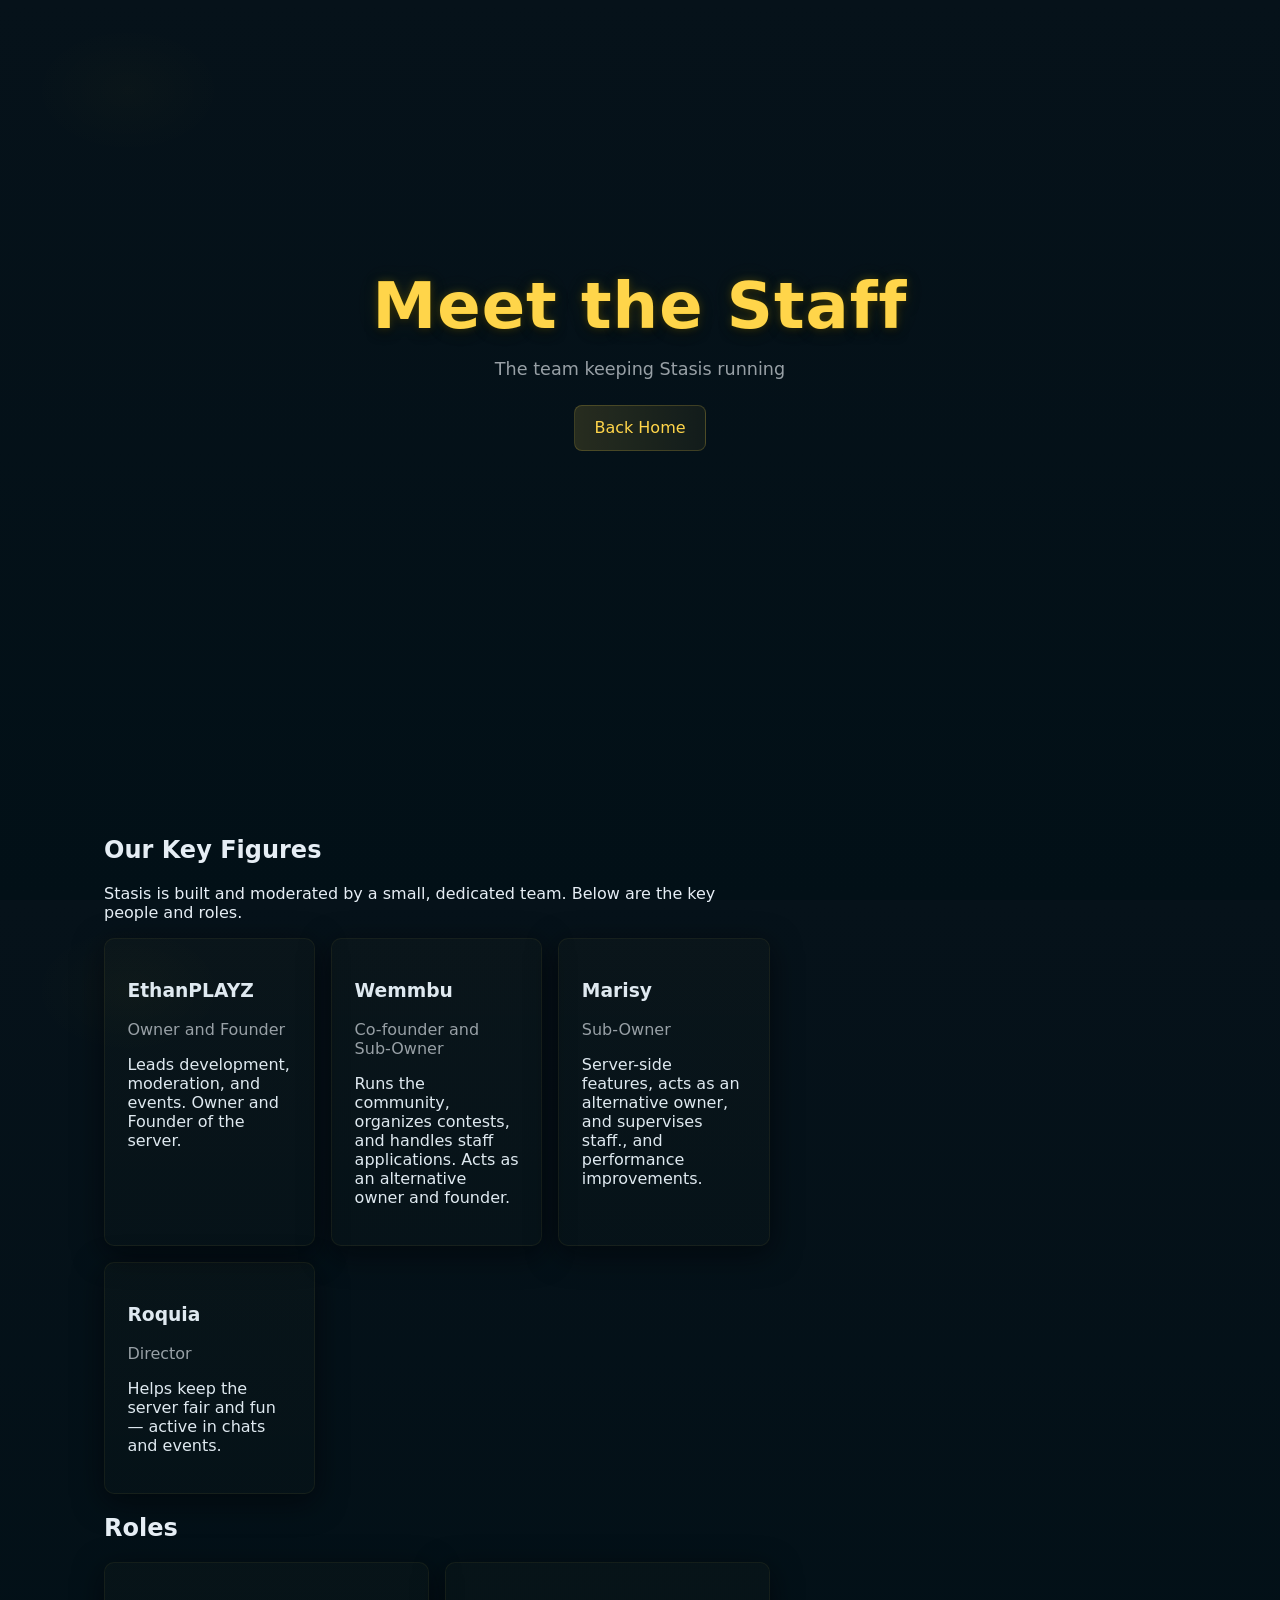
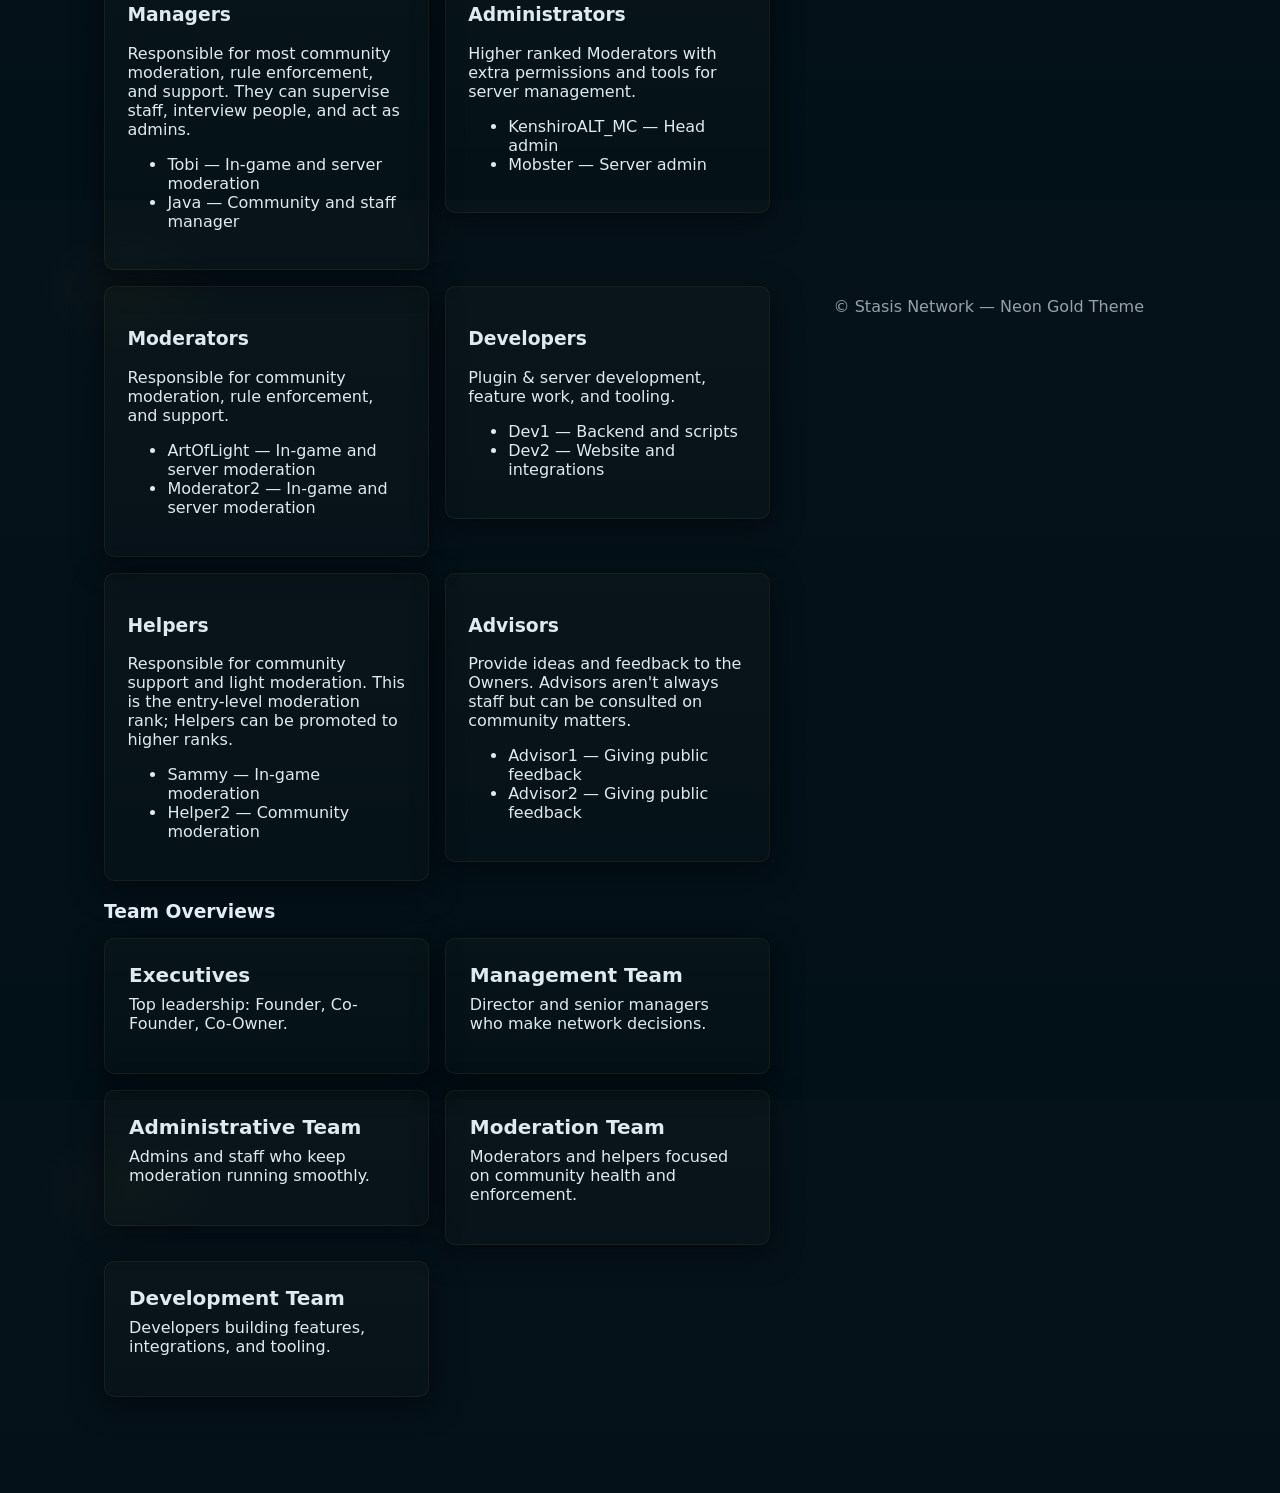
==== commit aaa63d2e: "Update server admin name in meet-the-staff.html" ====
--- a/meet-the-staff.html
+++ b/meet-the-staff.html
@@ -70,7 +70,7 @@
                 <p>Higher ranked Moderators with extra permissions and tools for server management.</p>
                 <ul>
                   <li>KenshiroALT_MC — Head admin</li>
-                  <li>Admin2 — Server admin</li>
+                  <li>Mobster — Server admin</li>
                 </ul>
               </article>
 
